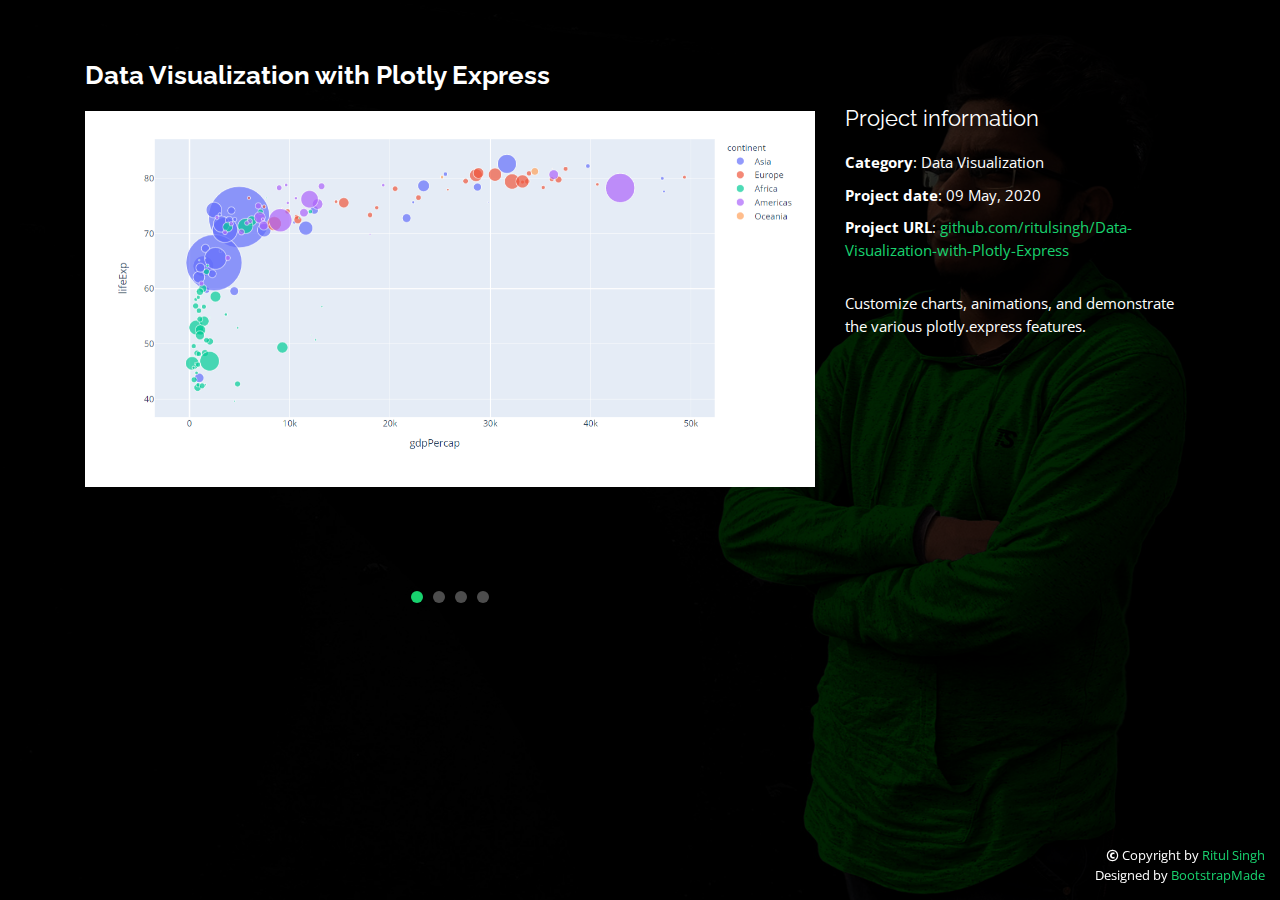
==== data_details_1.html @ 4ecc80f8 "My Website" ====
<!DOCTYPE html>
<html lang="en">

<head>
  <meta charset="utf-8">
  <meta content="width=device-width, initial-scale=1.0" name="viewport">

  <title>Portfolio Details | Ritul Singh</title>
  <meta content="" name="descriptison">
  <meta content="" name="keywords">

  <!-- Favicons -->
  <link href="img/favicon.png" rel="icon">
  <link href="img/apple-touch-icon.png" rel="apple-touch-icon">

  <!-- Google Fonts -->
  <link href="https://fonts.googleapis.com/css?family=Open+Sans:300,300i,400,400i,600,600i,700,700i|Raleway:300,300i,400,400i,500,500i,600,600i,700,700i|Poppins:300,300i,400,400i,500,500i,600,600i,700,700i" rel="stylesheet">

  <!-- Vendor CSS Files -->
  <link href="assets/vendor/bootstrap/css/bootstrap.min.css" rel="stylesheet">
  <link href="assets/vendor/icofont/icofont.min.css" rel="stylesheet">
  <link href="assets/vendor/remixicon/remixicon.css" rel="stylesheet">
  <link href="assets/vendor/owl.carousel/assets/owl.carousel.min.css" rel="stylesheet">
  <link href="assets/vendor/boxicons/css/boxicons.min.css" rel="stylesheet">
  <link href="assets/vendor/venobox/venobox.css" rel="stylesheet">

  <!-- Template Main CSS File -->
  <link href="css/style.css" rel="stylesheet">

  <!-- =======================================================
  * Template Name: Personal - v2.2.0
  * Template URL: https://bootstrapmade.com/personal-free-resume-bootstrap-template/
  * Author: BootstrapMade.com
  * License: https://bootstrapmade.com/license/
  ======================================================== -->
</head>

<body>

  <main id="main">

    <!-- ======= Portfolio Details ======= -->
    <div id="portfolio-details" class="portfolio-details">
      <div class="container">

        <div class="row">

          <div class="col-lg-8">
            <h2 class="portfolio-title">Data Visualization with Plotly Express</h2>
            <div class="owl-carousel portfolio-details-carousel">
              <img src="img/portfolio/Data Visualization-1.png" class="img-fluid" alt="python-output-1">
              <img src="img/portfolio/Data Visualization-1-details-1.png" class="img-fluid" alt="python-output-2">
              <img src="img/portfolio/Data Visualization-1-details-2.png" class="img-fluid" alt="python-output-2">
              <img src="img/portfolio/Data Visualization-1-details-3.png" class="img-fluid" alt="python-output-2">
              
            </div>
          </div>

          <div class="col-lg-4 portfolio-info">
            <h3>Project information</h3>
            <ul>
              <li><strong>Category</strong>: Data Visualization</li>
              
              <li><strong>Project date</strong>: 09 May, 2020</li>
              <li><strong>Project URL</strong>: <a href="https://github.com/ritulsingh/Data-Visualization-with-Plotly-Express">github.com/ritulsingh/Data-Visualization-with-Plotly-Express</a></li>
            </ul>

            <p>
              Customize charts, animations, and demonstrate the various plotly.express features.
            </p>
          </div>

        </div>

      </div>
    </div><!-- End Portfolio Details -->

  </main><!-- End #main -->

  <div class="credits">
    <!-- All the links in the footer should remain intact. -->
    <!-- You can delete the links only if you purchased the pro version. -->
    <!-- Licensing information: https://bootstrapmade.com/license/ -->
    <!-- Purchase the pro version with working PHP/AJAX contact form: https://bootstrapmade.com/personal-free-resume-bootstrap-template/ -->
    <i class="icofont-copyright"></i> Copyright by <a href="index.html">Ritul Singh</a><br>
    Designed by <a href="https://bootstrapmade.com/">BootstrapMade</a>
  </div>

  <!-- Vendor JS Files -->
  <script src="assets/vendor/jquery/jquery.min.js"></script>
  <script src="assets/vendor/bootstrap/js/bootstrap.bundle.min.js"></script>
  <script src="assets/vendor/jquery.easing/jquery.easing.min.js"></script>
  <script src="assets/vendor/php-email-form/validate.js"></script>
  <script src="assets/vendor/waypoints/jquery.waypoints.min.js"></script>
  <script src="assets/vendor/counterup/counterup.min.js"></script>
  <script src="assets/vendor/owl.carousel/owl.carousel.min.js"></script>
  <script src="assets/vendor/isotope-layout/isotope.pkgd.min.js"></script>
  <script src="assets/vendor/venobox/venobox.min.js"></script>

  <!-- Template Main JS File -->
  <script src="assets/js/main.js"></script>

</body>

</html>
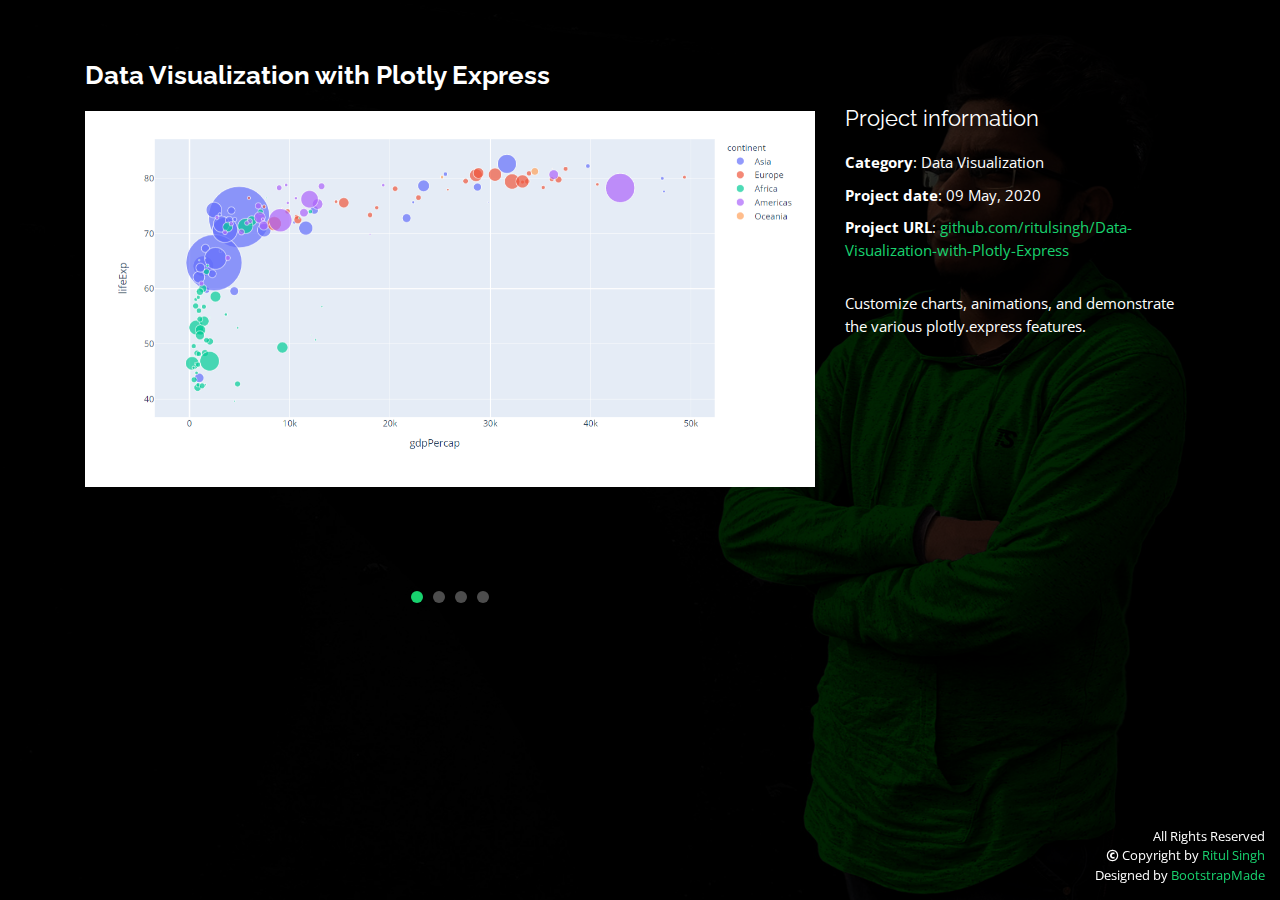
==== commit 897ab2f8: "Update data_details_1.html" ====
--- a/data_details_1.html
+++ b/data_details_1.html
@@ -82,6 +82,7 @@
     <!-- You can delete the links only if you purchased the pro version. -->
     <!-- Licensing information: https://bootstrapmade.com/license/ -->
     <!-- Purchase the pro version with working PHP/AJAX contact form: https://bootstrapmade.com/personal-free-resume-bootstrap-template/ -->
+    All Rights Reserved<br>
     <i class="icofont-copyright"></i> Copyright by <a href="index.html">Ritul Singh</a><br>
     Designed by <a href="https://bootstrapmade.com/">BootstrapMade</a>
   </div>
@@ -102,4 +103,4 @@
 
 </body>
 
-</html>+</html>
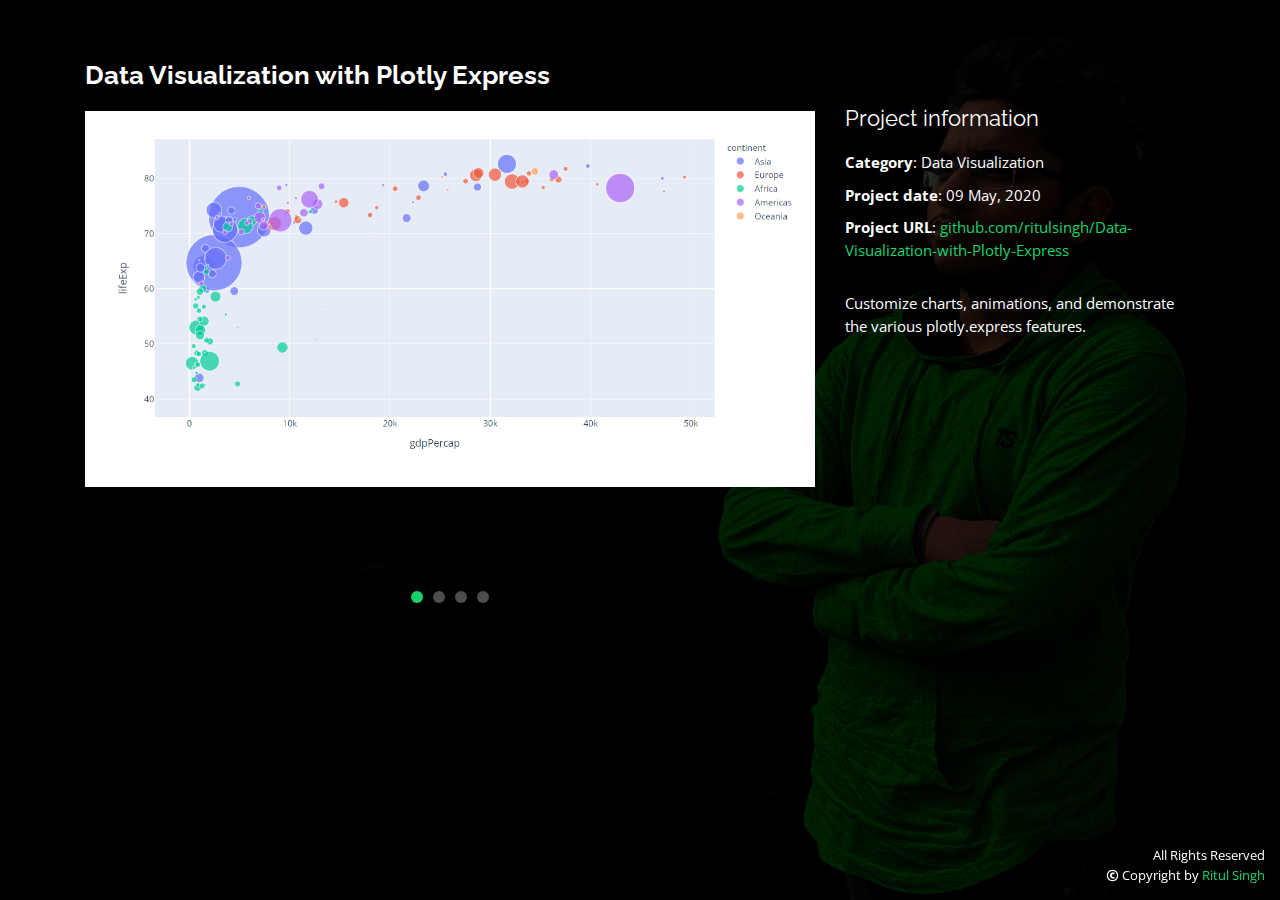
==== commit ee4b9f08: "Update data_details_1.html" ====
--- a/data_details_1.html
+++ b/data_details_1.html
@@ -84,7 +84,6 @@
     <!-- Purchase the pro version with working PHP/AJAX contact form: https://bootstrapmade.com/personal-free-resume-bootstrap-template/ -->
     All Rights Reserved<br>
     <i class="icofont-copyright"></i> Copyright by <a href="index.html">Ritul Singh</a><br>
-    Designed by <a href="https://bootstrapmade.com/">BootstrapMade</a>
   </div>
 
   <!-- Vendor JS Files -->
